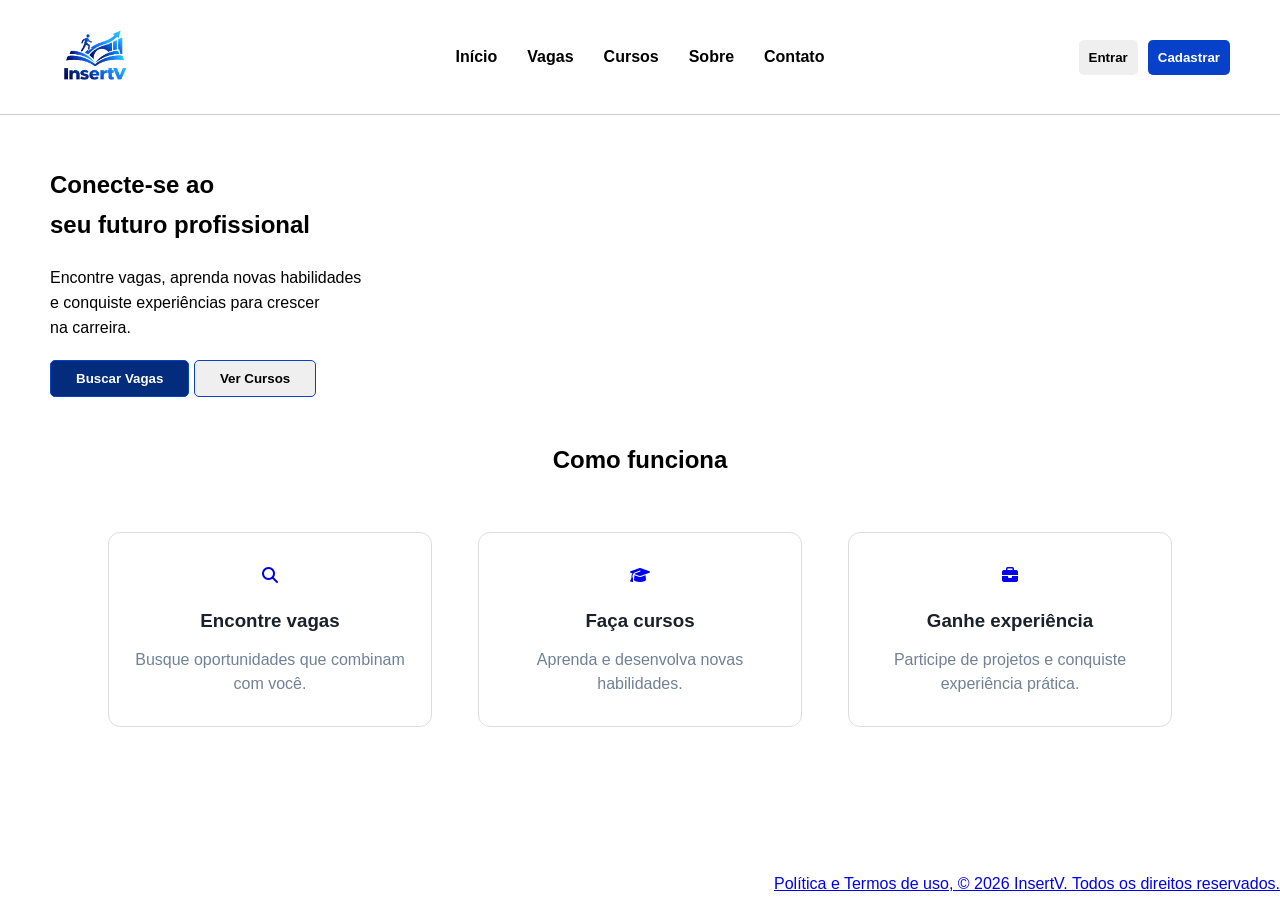
==== index.html @ e0de78f6 "Add files via upload" ====
<!DOCTYPE html>
<html lang="pt-br">
<head>
    <meta charset="UTF-8">
    <meta name="viewport" content="width=device-width, initial-scale=1.0">
    <title>InsertV</title>
    <link rel="icon" href="img/InsertVLogopng.png">
    <link rel="stylesheet" href="style.css">
    <link rel="stylesheet" href="https://cdnjs.cloudflare.com/ajax/libs/font-awesome/6.5.2/css/all.min.css">
</head>

<body>
    <header>
        <nav> <!-- Navegação do cabeçalho -->
            <div class="img">
            <img src="img/InsertVLogopng.png" alt="Logo do Projeto Integrador" width="100">
            </div>

            <div id="nav">
            <ul>
                <li><a href="#">Início</a></li>
                <li><a href="painelvagas.html">Vagas</a></li>
                <li><a href="painelcursos.html">Cursos</a></li>
                <li><a href="#">Sobre</a></li>
                <li><a href="#">Contato</a></li>
            </ul>
            </div>

            <div class="s">
            <button id="entrar"><a href="login.html">Entrar</a></button>
            <button id="botao-azul"><a id="cadastrar" href="">Cadastrar</a></button>
            </div>
        </nav>
    </header>
  
    <main>
        <section>
            <h1>Conecte-se ao <br>seu futuro profissional</h1>
            <p>Encontre vagas, aprenda novas habilidades<br> e conquiste experiências para crescer<br> na carreira.</p> <!--Imagem ao lado direito desse texto-->
           
            <button id="b_azul"><a href="#">Buscar Vagas</a></button>
            <button id="b_black"><a href="#">Ver Cursos</a></button> 
        </section>
 
        <section id="funcionalidades">   
        <h2>Como funciona</h2>

        <div class="passos">

            <div class="passo">
                <a href="#">
                <div class="icone">
                    <i class="fa-solid fa-magnifying-glass"></i>
                </div>
                <h3>Encontre vagas</h3>
                <p>Busque oportunidades que combinam com você.</p>
                </a>
            </div>

            <div class="passo">
                <a href="#">
                <div class="icone">
                    <i class="fa-solid fa-graduation-cap"></i>
                </div>
                <h3>Faça cursos</h3>
                <p>Aprenda e desenvolva novas habilidades.</p>
                </a>
            </div>

            <div class="passo">
                <a href="#">
                <div class="icone">
                    <i class="fa-solid fa-briefcase"></i>
                </div>
                <h3>Ganhe experiência</h3>
                <p>Participe de projetos e conquiste experiência prática.</p>
                </a>
            </div>

        </div>
        </section>
    </main>
    
   <footer>
        <br>
        <a href="#">Política e Termos de uso, &copy; 2026 InsertV. Todos os direitos reservados.</a>
    </footer>

</body>
</html>
---- style.css ----
* {
    padding: 0;
    margin: 0;
    box-sizing: border-box;
}

body {
    font-family: Arial, Helvetica, sans-serif;
}

header {
    display: flex;
    align-items: center;
}

nav {
    position: relative;
    padding: 15px 50px;
    width: 100%;
    height: 115px;

    display: flex;
    justify-content: space-between;
    align-items: center;

    font-weight: 800;
    border-bottom: 1px solid #ccc;
}

img {
    width: 90px;
    height: 90px;
    object-fit: contain;
}

nav ul {
    position: absolute;
    left: 50%;
    top: 50%;
    transform: translate(-50%, -50%);

    display: flex;
    align-items: center;
    gap: 30px;
}

nav li {
    list-style: none;
}

nav a {
    color: black;
    text-decoration: none;
}

#entrar {
    padding: 10px 10px;
    border: none;
    border-radius: 5px;
    font-weight: 700;
}

.s {
    display: flex;
    align-items: center;
    gap: 10px;
}

#botao-azul {
    background-color: #0841c9;
    color: white;
    border: none;
    border-radius: 5px;
    padding: 10px 10px;
}

#cadastrar {
    color: white;
    font-weight: 700;
}

main h1{
    margin-bottom: 20px;
    line-height: 40px;
}
 
main {
    padding: 50px;
    line-height: 25px;
}
 
main button{
    margin-top: 20px;
    padding: 10px 25px;
    border: solid 1px #0841c9;
    border-radius: 5px;
    font-weight: 700;
    gap: 25px;
    display: flexbox;
}

#b_black a {
    color: black;
    text-decoration: none;
}

#b_azul a {
    color: white;
    text-decoration: none;
}
 
#b_azul {
    background-color: #032c7d;
    color: white;
}
 
#funcionalidades {
    text-align: center;
    padding: 50px;
}

#funcionalidades h2 {
    margin-bottom: 60px;
}

.passos {
    display: flex;
    justify-content: space-around;
    gap: 30px;
}

.passo {
    width: 30%;
    padding: 30px 20px;
    border: 1px solid #ddd;
    border-radius: 12px;
    background-color: white;
    transition: 0.3s;
}

.passo a {
    text-decoration: none;
}

.passo:hover {
    transform: translateY(-5px);
    box-shadow: 0 5px 15px rgba(0, 0, 0, 0.1);
}

.passo h3 {
    margin: 20px 0 15px;
}

.passo h3 {
    color: #1a202c;
    text-decoration: none;
}

.passo p {
    color: #718096;
    line-height: 1.5;
}

footer {
    margin-top: 30px;
    text-align: end;
}
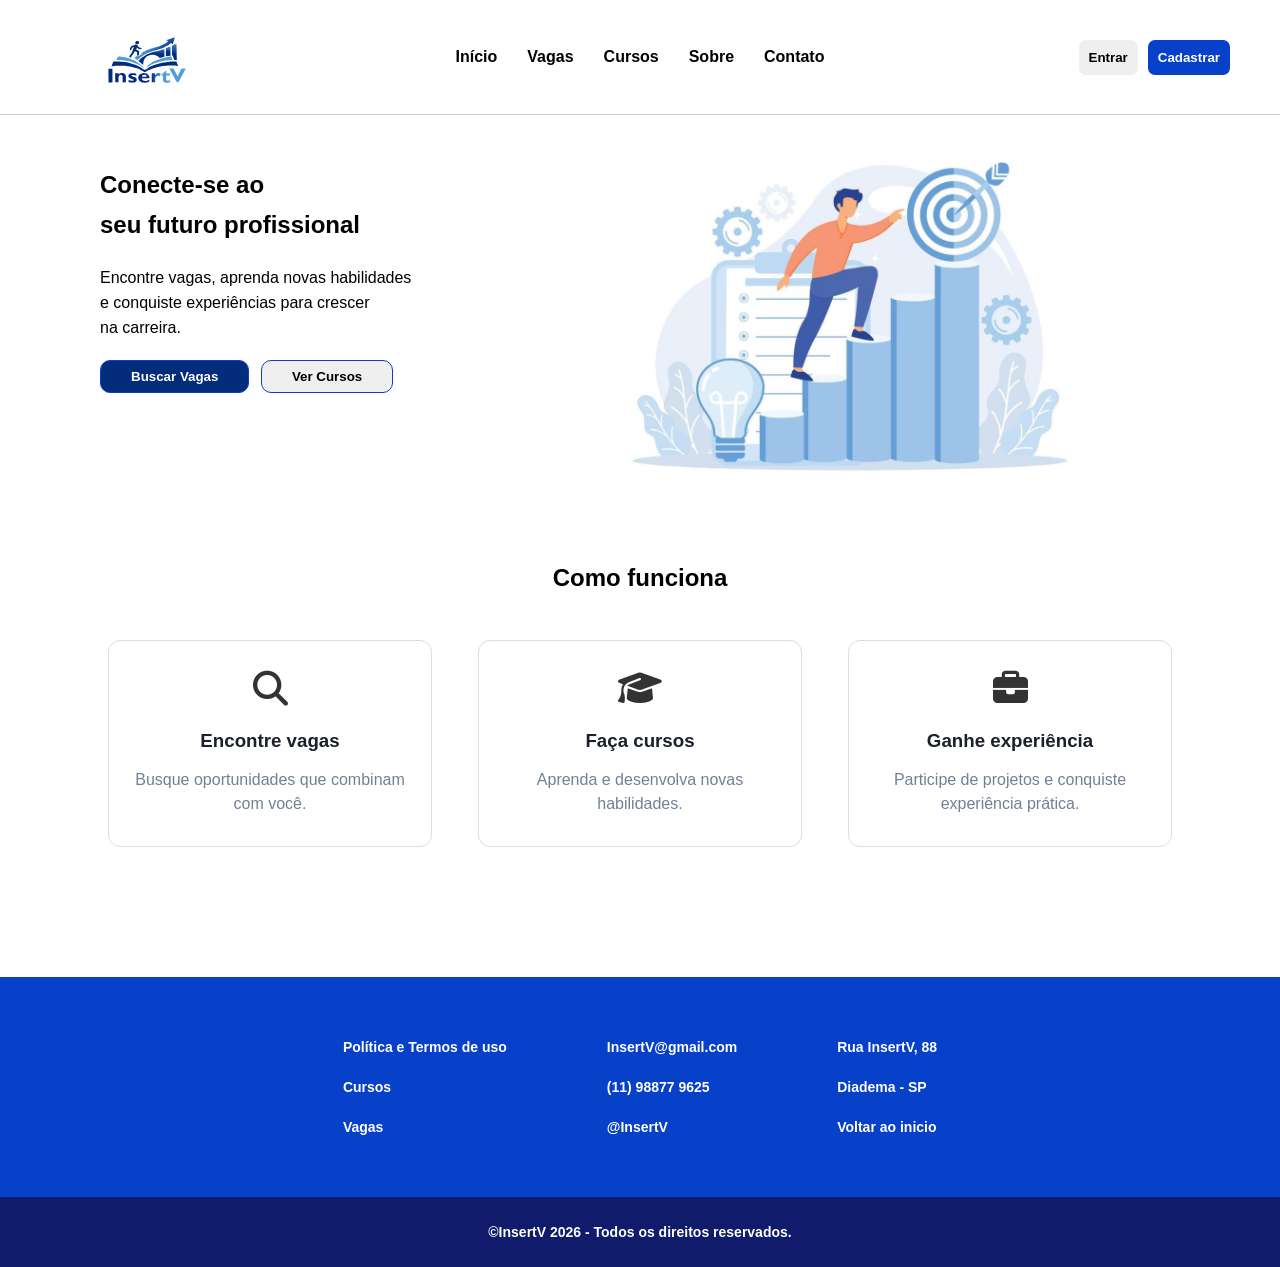
==== commit 3eda93b0: "Add files via upload" ====
--- a/index.html
+++ b/index.html
@@ -4,7 +4,7 @@
     <meta charset="UTF-8">
     <meta name="viewport" content="width=device-width, initial-scale=1.0">
     <title>InsertV</title>
-    <link rel="icon" href="img/InsertVLogopng.png">
+    <link rel="icon" href="img/InsertVlogo.svg">
     <link rel="stylesheet" href="style.css">
     <link rel="stylesheet" href="https://cdnjs.cloudflare.com/ajax/libs/font-awesome/6.5.2/css/all.min.css">
 </head>
@@ -13,7 +13,7 @@
     <header>
         <nav> <!-- Navegação do cabeçalho -->
             <div class="img">
-            <img src="img/InsertVLogopng.png" alt="Logo do Projeto Integrador" width="100">
+            <img src="img/InsertVlogo.svg" alt="Logo do Projeto Integrador" width="100">
             </div>
 
             <div id="nav">
@@ -28,18 +28,20 @@
 
             <div class="s">
             <button id="entrar"><a href="login.html">Entrar</a></button>
-            <button id="botao-azul"><a id="cadastrar" href="">Cadastrar</a></button>
+            <button id="botao-azul"><a id="cadastrar" href="cadastrar.html">Cadastrar</a></button>
             </div>
         </nav>
     </header>
   
-    <main>
-        <section>
+    <main> <!-- Conteúdo Principal -->
+        <section id="inicio">
             <h1>Conecte-se ao <br>seu futuro profissional</h1>
             <p>Encontre vagas, aprenda novas habilidades<br> e conquiste experiências para crescer<br> na carreira.</p> <!--Imagem ao lado direito desse texto-->
            
             <button id="b_azul"><a href="#">Buscar Vagas</a></button>
             <button id="b_black"><a href="#">Ver Cursos</a></button> 
+
+            <img src="img/img_inicial.jpg" alt="Imagem de uma pessoa subindo em uma escada de livros em busca de seu alvo">
         </section>
  
         <section id="funcionalidades">   
@@ -81,9 +83,32 @@
         </section>
     </main>
     
-   <footer>
-        <br>
-        <a href="#">Política e Termos de uso, &copy; 2026 InsertV. Todos os direitos reservados.</a>
+   <footer> <!-- Rodapé -->
+        <ul class="footer-links">
+            <div class="rodape-links">
+            <li><a href="#">Política e Termos de uso</a></li>
+            <li><a href="#">Cursos</a></li>
+            <li><a href="#">Vagas</a></li>
+            </div>
+        </ul>
+        <ul class="footer-links">
+            <div class="rodape-links">
+            <li><a href="#">InsertV@gmail.com</a></li>
+            <li><a href="#">(11) 98877 9625</a></li>
+            <li><a href="#">@InsertV</a></li>
+            </div>
+        </ul>
+        <ul class="footer-links">
+            <div class="rodape-links">
+            <li><a href="#">Rua InsertV, 88</a></li>
+            <li><a href="#">Diadema - SP</a></li>
+            <li><a href="#">Voltar ao inicio</a></li>
+            </div>
+        </ul>
+
+        <div class="copy">
+            <p>&copy;InsertV 2026 - Todos os direitos reservados.</p>
+        </div>
     </footer>
 
 </body>
--- a/style.css
+++ b/style.css
@@ -18,18 +18,16 @@
     padding: 15px 50px;
     width: 100%;
     height: 115px;
-
     display: flex;
     justify-content: space-between;
     align-items: center;
-
     font-weight: 800;
     border-bottom: 1px solid #ccc;
 }
 
-img {
-    width: 90px;
-    height: 90px;
+nav img {
+    width: 190px;
+    height: 190px;
     object-fit: contain;
 }
 
@@ -38,7 +36,6 @@
     left: 50%;
     top: 50%;
     transform: translate(-50%, -50%);
-
     display: flex;
     align-items: center;
     gap: 30px;
@@ -51,12 +48,16 @@
 nav a {
     color: black;
     text-decoration: none;
+}
+
+#nav a:hover {
+    color: #0841c9;
 }
 
 #entrar {
     padding: 10px 10px;
     border: none;
-    border-radius: 5px;
+    border-radius: 7px;
     font-weight: 700;
 }
 
@@ -70,7 +71,7 @@
     background-color: #0841c9;
     color: white;
     border: none;
-    border-radius: 5px;
+    border-radius: 7px;
     padding: 10px 10px;
 }
 
@@ -87,16 +88,34 @@
 main {
     padding: 50px;
     line-height: 25px;
+    position: relative;
+    min-height: 400px;
 }
  
 main button{
     margin-top: 20px;
-    padding: 10px 25px;
+    padding: 8px 30px;
     border: solid 1px #0841c9;
-    border-radius: 5px;
+    border-radius: 10px;
     font-weight: 700;
-    gap: 25px;
-    display: flexbox;
+    margin-right: 7px;
+    display: inline-flex;
+}
+
+#inicio {
+    position: relative;
+    min-height: 400px;
+    margin: 0 50px;
+    margin-bottom: -50px;
+}
+
+#inicio img {
+    position: absolute;
+    right: 30px;
+    top: -40px;
+    width: 600px;
+    height: 380px;
+    object-fit: contain;
 }
 
 #b_black a {
@@ -120,13 +139,18 @@
 }
 
 #funcionalidades h2 {
-    margin-bottom: 60px;
+    margin-bottom: 50px;
 }
 
 .passos {
     display: flex;
     justify-content: space-around;
     gap: 30px;
+}
+
+.passo .icone i {
+    color: #333;
+    font-size: 35px;
 }
 
 .passo {
@@ -144,7 +168,7 @@
 
 .passo:hover {
     transform: translateY(-5px);
-    box-shadow: 0 5px 15px rgba(0, 0, 0, 0.1);
+    box-shadow: 0 10px 15px rgba(0, 0, 0, 0.2);
 }
 
 .passo h3 {
@@ -162,6 +186,133 @@
 }
 
 footer {
+    display: flex;
     margin-top: 30px;
-    text-align: end;
+    justify-content: center;
+    background-color: #0841C9;
+    flex-wrap: wrap;
+    line-height: 40px;
+    font-weight: 600;
+    font-size: 14px;
+}
+
+.footer-links {
+    list-style: none;
+    color: white;
+    padding: 50px;
+}
+
+.rodape-links a {
+    text-decoration: none;
+    color: white;
+}
+
+
+.copy {
+    width: 100%;
+    color: white;
+    background-color: #101b6b;
+    padding: 15px;
+    text-align: center;
+}
+
+/* Responsividade */
+@media (max-width: 768px) {
+    nav {
+        height: auto;
+        min-height: 100px;
+        padding: 15px 20px;
+        flex-wrap: wrap;
+        gap: 15px;
+    }
+
+    nav img {
+        width: 70px;
+        height: 70px;
+    }
+
+    nav ul {
+        position: static;
+        transform: none;
+        order: 3;
+        width: 100%;
+        justify-content: center;
+        gap: 20px;
+        flex-wrap: wrap;
+    }
+
+    .s {
+        gap: 5px;
+    }
+
+    #entrar,
+    #botao-azul {
+        padding: 8px 10px;
+        font-size: 13px;
+    }
+
+    main {
+        padding: 30px 20px;
+    }
+
+    main h1 {
+        font-size: 28px;
+        line-height: 35px;
+    }
+
+    #inicio {
+        margin: 0 20px;
+        min-height: auto;
+        margin-bottom: 0;
+    }
+
+    #inicio img {
+        position: static;
+        width: 100%;
+        height: auto;
+        max-width: 500px;
+        display: block;
+        margin: 30px auto 0;
+    }
+
+    main button {
+        padding: 8px 20px;
+        margin-bottom: 10px;
+    }
+
+    #funcionalidades {
+        padding: 40px 20px;
+    }
+
+    #funcionalidades h2 {
+        margin-bottom: 30px;
+    }
+
+    .passos {
+        flex-direction: column;
+        align-items: center;
+        gap: 20px;
+    }
+
+    .passo {
+        width: 100%;
+        max-width: 450px;
+        padding: 25px 20px;
+    }
+
+    footer {
+        flex-direction: column;
+        align-items: center;
+        text-align: center;
+        gap: 0;
+    }
+
+    .footer-links {
+        padding: 25px 10px;
+        width: 100%;
+    }
+
+    .copy {
+        font-size: 12px;
+    }
 }
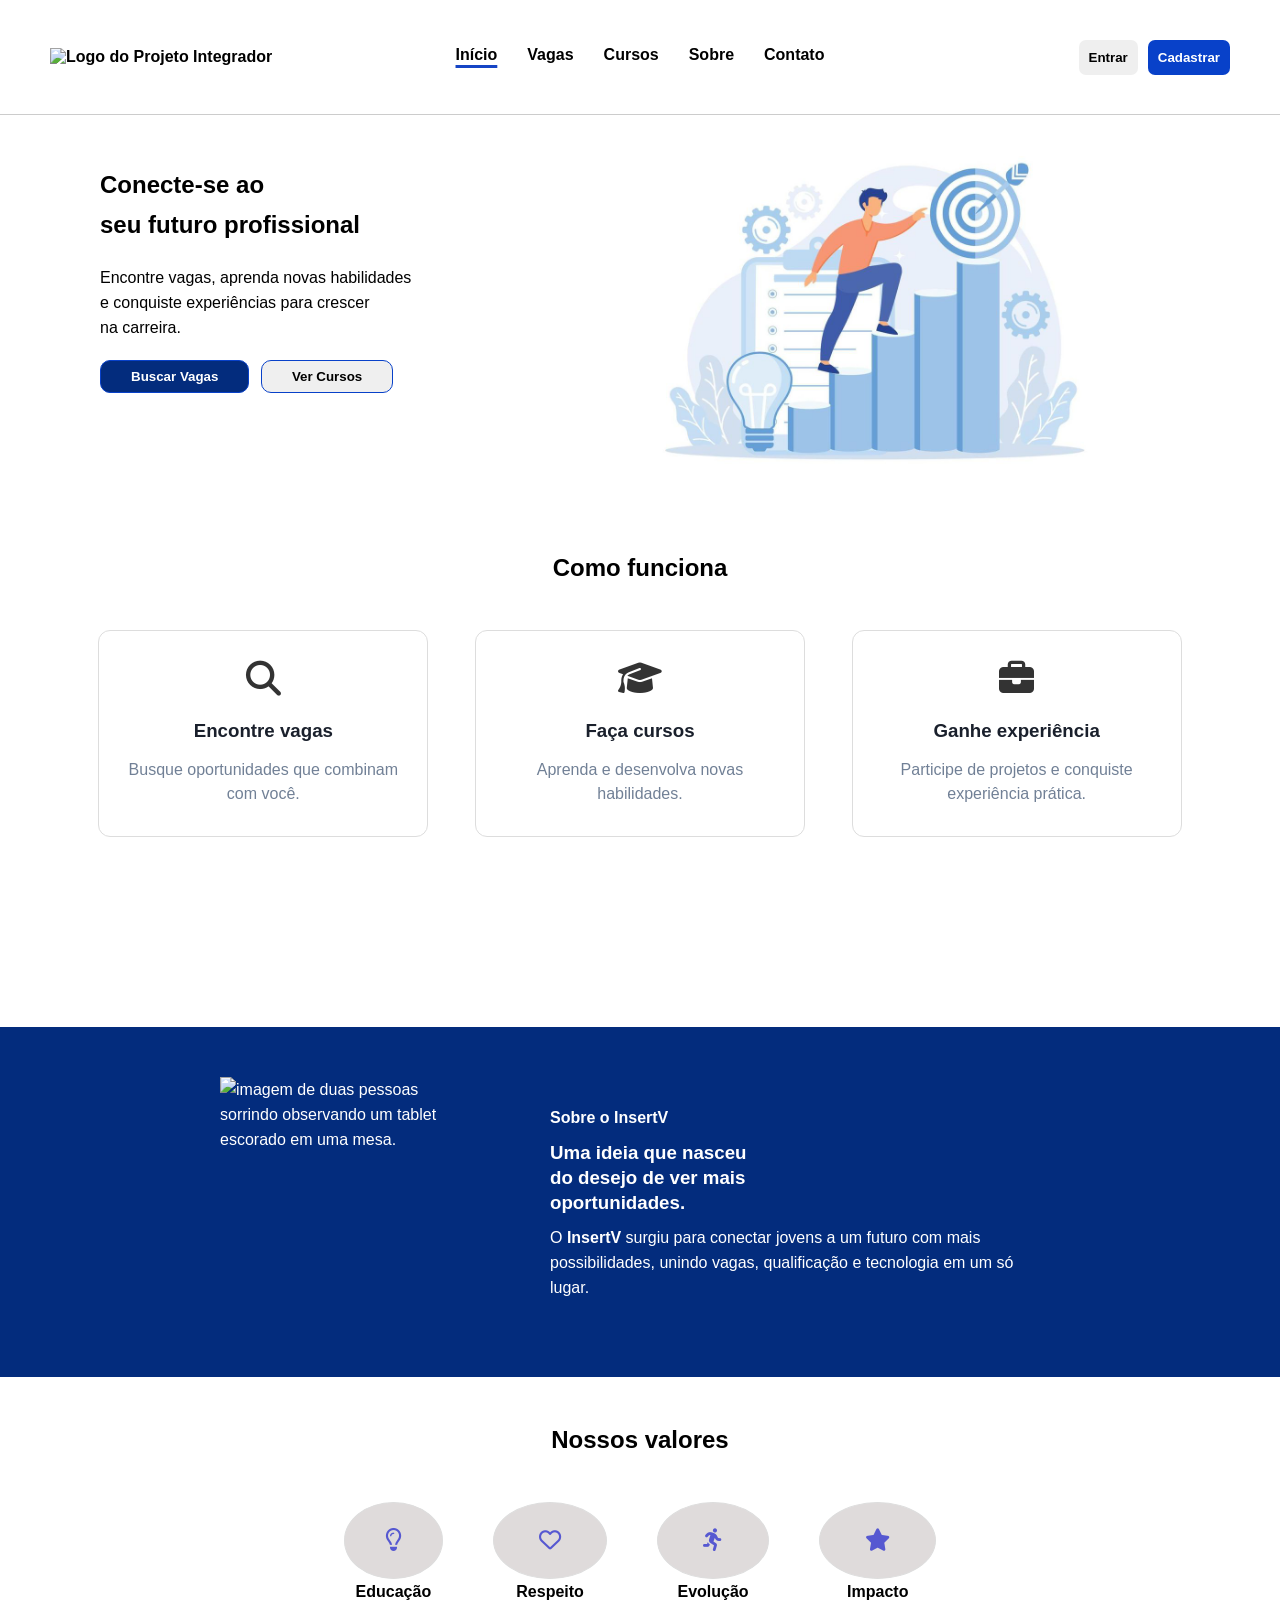
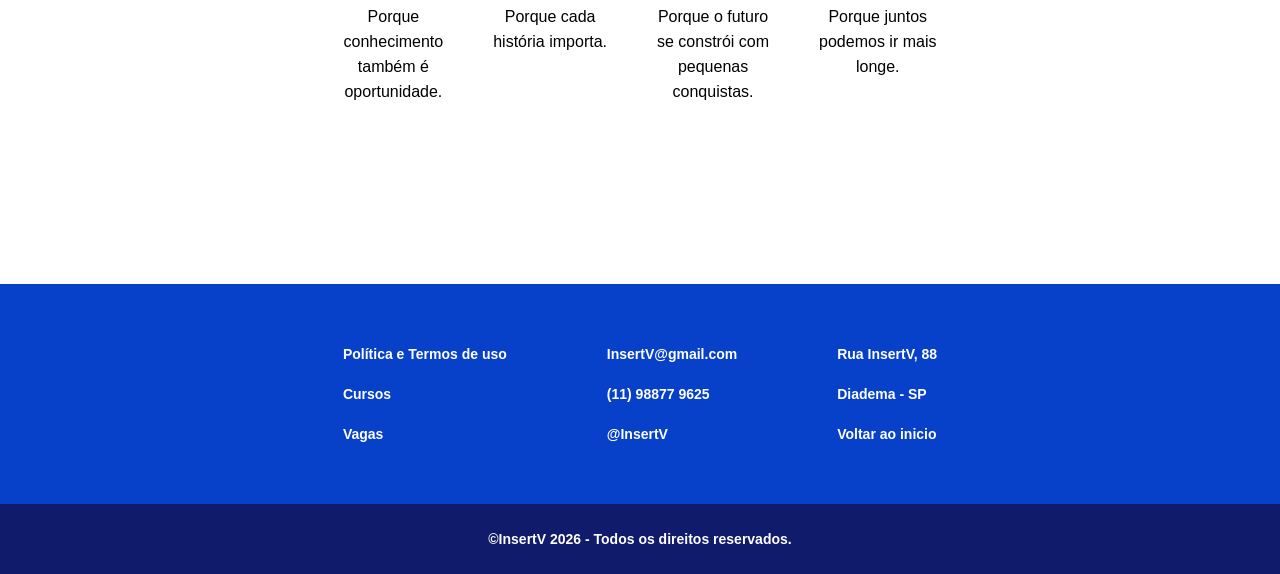
==== commit d6833370: "Add files via upload" ====
--- a/index.html
+++ b/index.html
@@ -4,7 +4,7 @@
     <meta charset="UTF-8">
     <meta name="viewport" content="width=device-width, initial-scale=1.0">
     <title>InsertV</title>
-    <link rel="icon" href="img/InsertVlogo.svg">
+    <link rel="icon" href="img/InsertVLogopng.png">
     <link rel="stylesheet" href="style.css">
     <link rel="stylesheet" href="https://cdnjs.cloudflare.com/ajax/libs/font-awesome/6.5.2/css/all.min.css">
 </head>
@@ -13,33 +13,33 @@
     <header>
         <nav> <!-- Navegação do cabeçalho -->
             <div class="img">
-            <img src="img/InsertVlogo.svg" alt="Logo do Projeto Integrador" width="100">
+            <img src="img/imgInsertVlogo.svg" alt="Logo do Projeto Integrador" width="100">
             </div>
 
             <div id="nav">
             <ul>
-                <li><a href="#">Início</a></li>
+                <li><a href="#" class="ativo">Início</a></li>
                 <li><a href="painelvagas.html">Vagas</a></li>
                 <li><a href="painelcursos.html">Cursos</a></li>
-                <li><a href="#">Sobre</a></li>
+                <li><a href="index.html#sobre">Sobre</a></li>
                 <li><a href="#">Contato</a></li>
             </ul>
             </div>
 
             <div class="s">
-            <button id="entrar"><a href="login.html">Entrar</a></button>
-            <button id="botao-azul"><a id="cadastrar" href="cadastrar.html">Cadastrar</a></button>
+            <a href="login.html"><button id="entrar">Entrar</button></a>
+            <a href="cadastrar.html"><button id="botao-azul">Cadastrar</button></a>
             </div>
         </nav>
     </header>
   
-    <main> <!-- Conteúdo Principal -->
+    <main>
         <section id="inicio">
             <h1>Conecte-se ao <br>seu futuro profissional</h1>
             <p>Encontre vagas, aprenda novas habilidades<br> e conquiste experiências para crescer<br> na carreira.</p> <!--Imagem ao lado direito desse texto-->
            
-            <button id="b_azul"><a href="#">Buscar Vagas</a></button>
-            <button id="b_black"><a href="#">Ver Cursos</a></button> 
+            <a href="painelvagas.html"><button id="b_azul">Buscar Vagas</button></a>
+            <a href="painelcursos.html"><button id="b_black">Ver Cursos</button></a>
 
             <img src="img/img_inicial.jpg" alt="Imagem de uma pessoa subindo em uma escada de livros em busca de seu alvo">
         </section>
@@ -81,9 +81,57 @@
 
         </div>
         </section>
+
+        <section id="sobre">
+            <article id="sobre-tbm">
+            <div class="sobre-inicio">
+            <img src="img/img_sobre.png" alt="imagem de duas pessoas sorrindo observando um tablet escorado em uma mesa." width="400">
+            <div clas="texto-sobre">
+            <h4>Sobre o InsertV</h4>
+            <h3>Uma ideia que nasceu <br> do desejo de ver mais <br> oportunidades.</h3>
+            <p>O <strong>InsertV</strong> surgiu para conectar jovens a um futuro com mais <br> possibilidades, unindo vagas, qualificação e tecnologia em um só <br> lugar.</p>
+            </div>
+            </div>
+            </article>
+
+            <h2 id="n-valores">Nossos valores</h2>
+            <div class="valores">
+            <div class="valores-container">
+            <div class="icones">
+            <i class="fa-regular fa-lightbulb"></i>
+            </div>
+            <p><strong>Educação</strong></p>
+            <p>Porque <br>conhecimento <br>também é <br>oportunidade.</p>
+            </div>
+
+            <div class="valores-container">
+            <div class="icones">
+            <i class="fa-regular fa-heart"></i>
+            </div>
+            <p><strong>Respeito</strong></p>
+            <p>Porque cada <br>história importa.</p>
+            </div>
+
+            <div class="valores-container">
+            <div class="icones">
+            <i class="fa-solid fa-person-running"></i>
+            </div>
+            <p><strong>Evolução</strong></p>
+            <p>Porque o futuro <br>se constrói com<br> pequenas <br>conquistas.</p>
+            </div>
+
+            <div class="valores-container">
+            <div class="icones">
+            <i class="fa-solid fa-star"></i>
+            </div>
+            <p><strong>Impacto</strong></p>
+            <p>Porque juntos<br> podemos ir mais<br> longe.</p>
+            </div>
+            </div>
+        </section>
     </main>
     
-   <footer> <!-- Rodapé -->
+    <footer> <!-- Rodapé -->
         <ul class="footer-links">
             <div class="rodape-links">
             <li><a href="#">Política e Termos de uso</a></li>
--- a/style.css
+++ b/style.css
@@ -25,9 +25,9 @@
     border-bottom: 1px solid #ccc;
 }
 
-nav img {
-    width: 190px;
-    height: 190px;
+img {
+    width: 220px;
+    height: 220px;
     object-fit: contain;
 }
 
@@ -43,6 +43,7 @@
 
 nav li {
     list-style: none;
+    border-bottom: 4px solid transparent;
 }
 
 nav a {
@@ -51,7 +52,14 @@
 }
 
 #nav a:hover {
-    color: #0841c9;
+    border-bottom: 4px solid #0841c9;
+}
+
+.ativo {
+    text-decoration: underline;
+    text-decoration-color: #1645c5;
+    text-decoration-thickness: 3px;
+    text-underline-offset: 5px;
 }
 
 #entrar {
@@ -59,6 +67,7 @@
     border: none;
     border-radius: 7px;
     font-weight: 700;
+    cursor: pointer;
 }
 
 .s {
@@ -73,12 +82,10 @@
     border: none;
     border-radius: 7px;
     padding: 10px 10px;
-}
-
-#cadastrar {
-    color: white;
     font-weight: 700;
-}
+    cursor: pointer;
+}
+
 
 main h1{
     margin-bottom: 20px;
@@ -86,7 +93,6 @@
 }
  
 main {
-    padding: 50px;
     line-height: 25px;
     position: relative;
     min-height: 400px;
@@ -100,9 +106,11 @@
     font-weight: 700;
     margin-right: 7px;
     display: inline-flex;
+    cursor: pointer;
 }
 
 #inicio {
+    padding: 50px;
     position: relative;
     min-height: 400px;
     margin: 0 50px;
@@ -110,12 +118,13 @@
 }
 
 #inicio img {
+    padding: 50px;
     position: absolute;
     right: 30px;
     top: -40px;
-    width: 600px;
-    height: 380px;
-    object-fit: contain;
+    width: 650px;
+    height: 470px;
+    object-fit: contain
 }
 
 #b_black a {
@@ -135,7 +144,7 @@
  
 #funcionalidades {
     text-align: center;
-    padding: 50px;
+    padding: 90px;
 }
 
 #funcionalidades h2 {
@@ -168,7 +177,7 @@
 
 .passo:hover {
     transform: translateY(-5px);
-    box-shadow: 0 10px 15px rgba(0, 0, 0, 0.2);
+    box-shadow: 0 10px 15px rgba(0, 0, 0, 0.1);
 }
 
 .passo h3 {
@@ -183,6 +192,69 @@
 .passo p {
     color: #718096;
     line-height: 1.5;
+}
+
+#sobre {
+    margin-top: 100px;
+    margin-bottom: 20px;
+}
+
+#sobre-tbm {
+    background-color: #032c7d;
+    width: 100%;
+    height: 350px;
+    color:white;
+}
+
+.sobre-inicio {
+    display: flex;
+    align-items: center;
+    gap: 80px;
+    padding: 50px 220px;
+}
+
+.sobre-inicio img {
+    width: 250px;
+    height: 250px;
+    object-fit: cover;
+}
+
+.sobre-inicio h3, h4 {
+    margin-bottom: 10px;
+}
+
+.texto-sobre {
+    display: flex;
+    flex-direction: column;
+}
+
+.valores {
+    padding: 150px;
+    display: flex;
+    align-items: stretch;
+    text-align: center;
+    justify-content: center;
+    gap: 50px;
+    margin-top: -100px;
+}
+
+#n-valores {
+    margin-top: 50px;
+    align-items: center;
+    text-align: center;
+}
+
+.valores-container i {
+    color: rgb(86, 88, 209);
+    transform: scale(0.9);
+}
+
+.icones {
+    font-size: 25px;
+    padding: 25px 10px;
+    border: 1px solid #ddd;
+    border-radius: 50%;
+    background-color: #dfdbdb;
 }
 
 footer {
@@ -207,7 +279,6 @@
     color: white;
 }
 
-
 .copy {
     width: 100%;
     color: white;
@@ -220,34 +291,33 @@
 @media (max-width: 768px) {
     nav {
         height: auto;
-        min-height: 100px;
         padding: 15px 20px;
         flex-wrap: wrap;
-        gap: 15px;
+        gap: 10px;
     }
 
     nav img {
-        width: 70px;
-        height: 70px;
+        width: 350px;
+        height: 100px;
+        justify-content: center;
+        align-items: center;
+        margin-bottom: auto;        
     }
 
     nav ul {
         position: static;
         transform: none;
-        order: 3;
-        width: 100%;
         justify-content: center;
         gap: 20px;
-        flex-wrap: wrap;
     }
 
     .s {
-        gap: 5px;
+        gap: 15px;
     }
 
     #entrar,
     #botao-azul {
-        padding: 8px 10px;
+        padding: 8px 62px;
         font-size: 13px;
     }
 
@@ -263,7 +333,6 @@
     #inicio {
         margin: 0 20px;
         min-height: auto;
-        margin-bottom: 0;
     }
 
     #inicio img {
@@ -276,7 +345,7 @@
     }
 
     main button {
-        padding: 8px 20px;
+        padding: 8px 25px;
         margin-bottom: 10px;
     }
 
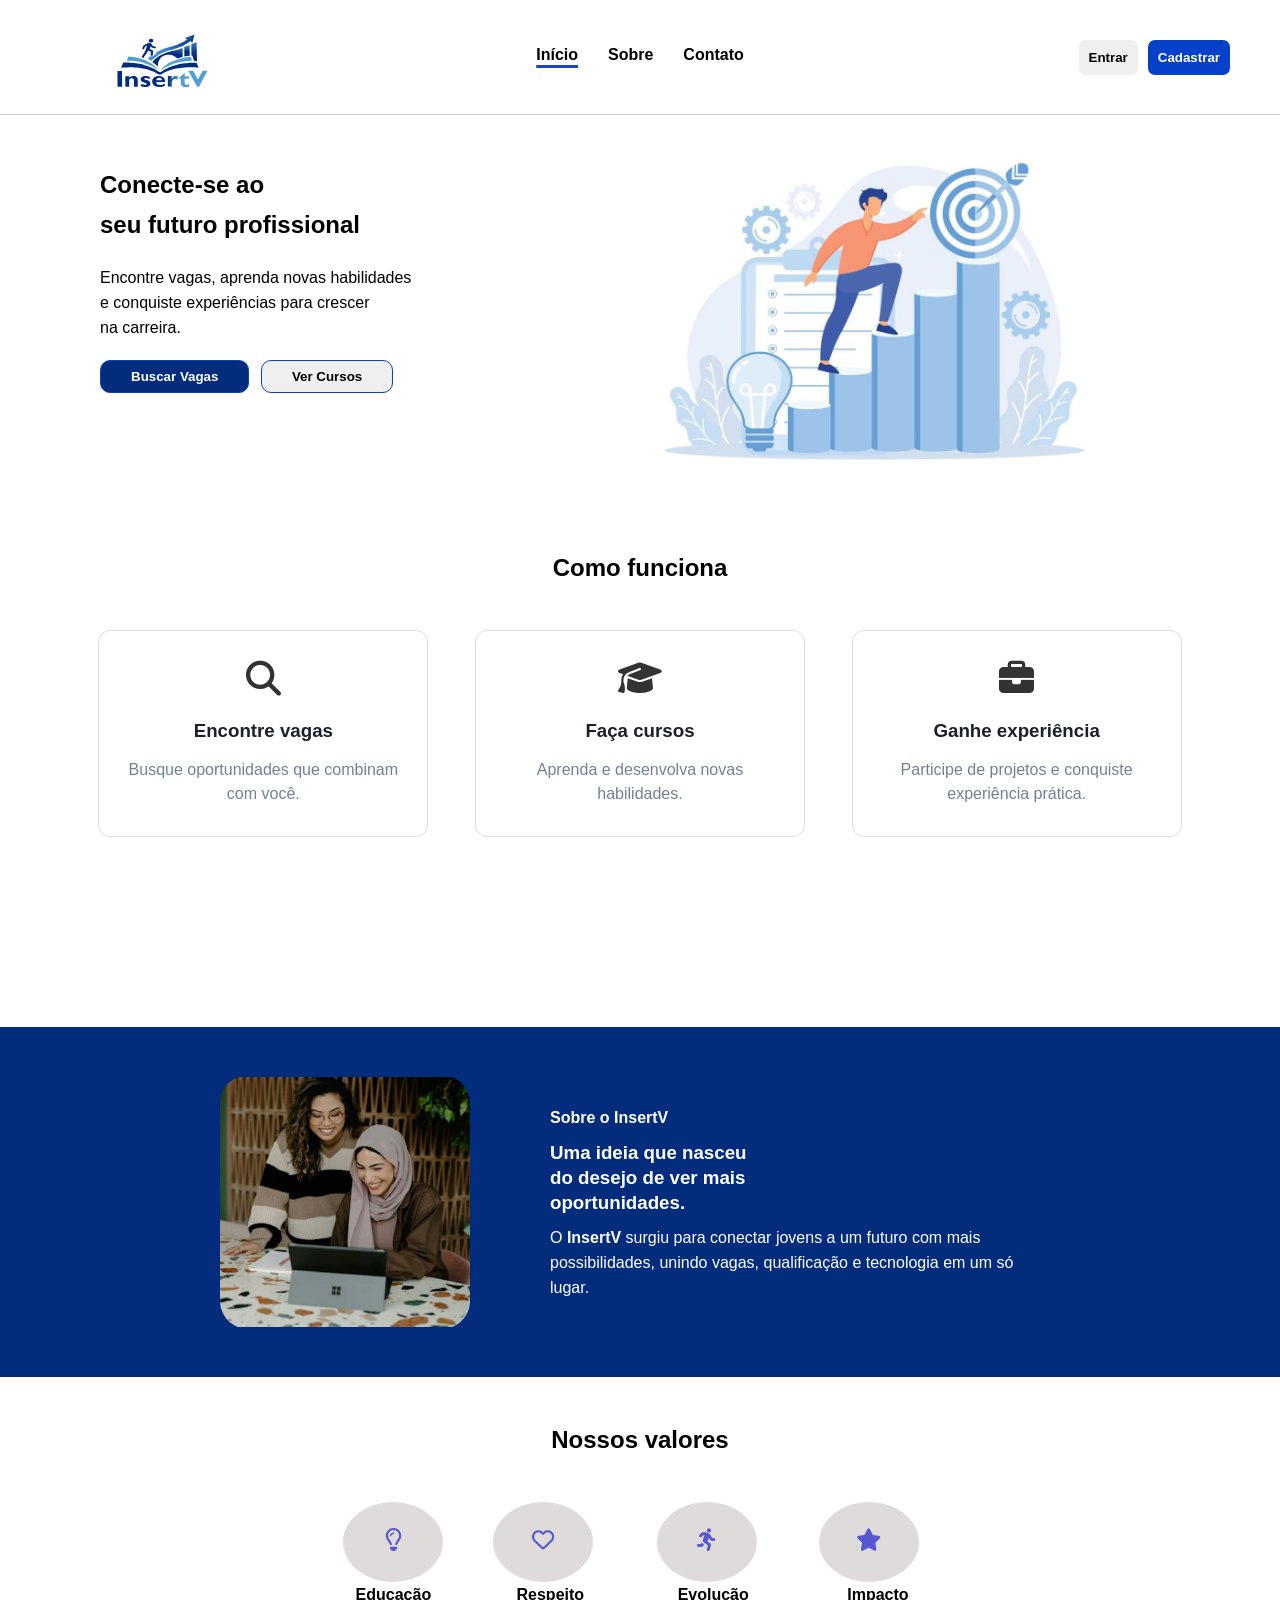
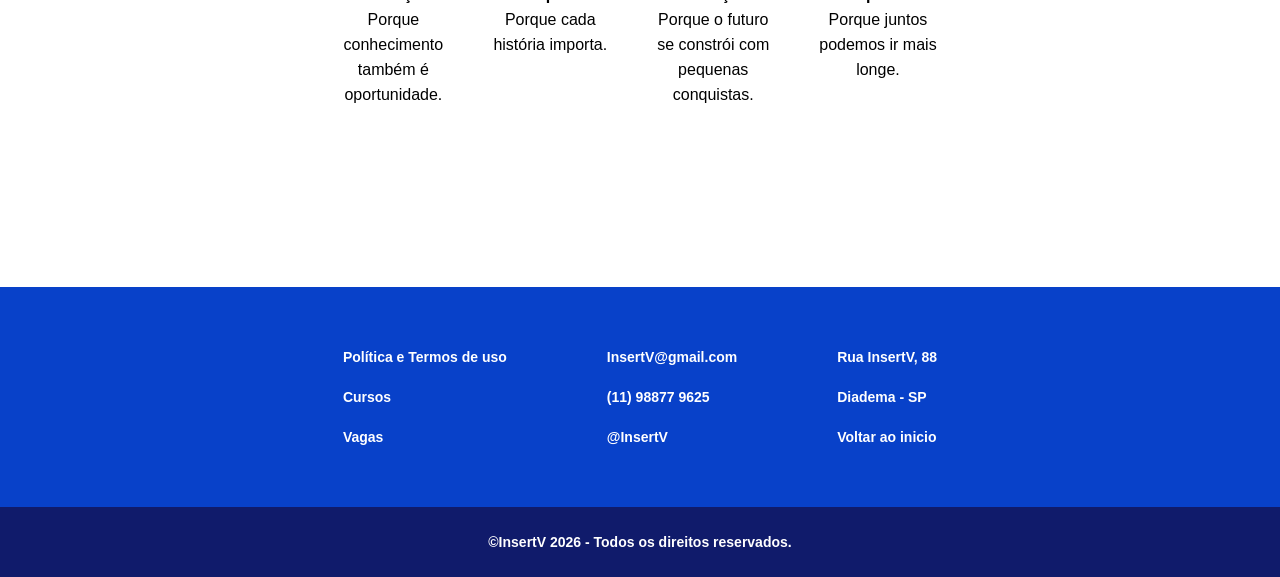
==== commit 1314de29: "Atualização completa do projeto" ====
--- a/index.html
+++ b/index.html
@@ -6,35 +6,33 @@
     <title>InsertV</title>
     <link rel="icon" href="img/InsertVLogopng.png">
     <link rel="stylesheet" href="style.css">
-    <link rel="stylesheet" href="https://cdnjs.cloudflare.com/ajax/libs/font-awesome/6.5.2/css/all.min.css">
+    <link rel="stylesheet" href="https://cdnjs.cloudflare.com/ajax/libs/font-awesome/6.5.2/css/all.min.css"> <!--Font awesome é uma biblioteca de icones e ferramentas para adicionar icones vetorias na página sem precisar abaixar o arquivo SVG-->
 </head>
 
 <body>
-    <header>
+    <header> <!--Cabeçalho da página-->
         <nav> <!-- Navegação do cabeçalho -->
             <div class="img">
-            <img src="img/imgInsertVlogo.svg" alt="Logo do Projeto Integrador" width="100">
+            <img src="img/imgInsertVlogo.svg" alt="Logo marca do InsertV">
             </div>
 
             <div id="nav">
             <ul>
                 <li><a href="#" class="ativo">Início</a></li>
-                <li><a href="painelvagas.html">Vagas</a></li>
-                <li><a href="painelcursos.html">Cursos</a></li>
                 <li><a href="index.html#sobre">Sobre</a></li>
-                <li><a href="#">Contato</a></li>
+                <li><a href="#contato">Contato</a></li>
             </ul>
             </div>
 
-            <div class="s">
+            <div class="s"> <!--Botões de login e cadastro-->
             <a href="login.html"><button id="entrar">Entrar</button></a>
             <a href="cadastrar.html"><button id="botao-azul">Cadastrar</button></a>
             </div>
         </nav>
     </header>
   
-    <main>
-        <section id="inicio">
+    <main> <!--Conteúdo principal da página-->
+        <section id="inicio"> <!--Inicio da página do site-->
             <h1>Conecte-se ao <br>seu futuro profissional</h1>
             <p>Encontre vagas, aprenda novas habilidades<br> e conquiste experiências para crescer<br> na carreira.</p> <!--Imagem ao lado direito desse texto-->
            
@@ -44,14 +42,14 @@
             <img src="img/img_inicial.jpg" alt="Imagem de uma pessoa subindo em uma escada de livros em busca de seu alvo">
         </section>
  
-        <section id="funcionalidades">   
+        <section id="funcionalidades"> 
         <h2>Como funciona</h2>
 
-        <div class="passos">
+        <div class="passos"> <!--Conjunto de cards em geral-->
 
-            <div class="passo">
+            <div class="passo"> <!--Card individual-->
                 <a href="#">
-                <div class="icone">
+                <div class="icone"> <!--Icone de lupa-->
                     <i class="fa-solid fa-magnifying-glass"></i>
                 </div>
                 <h3>Encontre vagas</h3>
@@ -59,9 +57,9 @@
                 </a>
             </div>
 
-            <div class="passo">
+            <div class="passo"> <!--Card individual-->
                 <a href="#">
-                <div class="icone">
+                <div class="icone"> <!--Icone de capelo(Chapéu de formatura)-->
                     <i class="fa-solid fa-graduation-cap"></i>
                 </div>
                 <h3>Faça cursos</h3>
@@ -69,9 +67,9 @@
                 </a>
             </div>
 
-            <div class="passo">
+            <div class="passo"> <!--Card individual-->
                 <a href="#">
-                <div class="icone">
+                <div class="icone"> <!--Icone de pasta-->
                     <i class="fa-solid fa-briefcase"></i>
                 </div>
                 <h3>Ganhe experiência</h3>
@@ -82,11 +80,11 @@
         </div>
         </section>
 
-        <section id="sobre">
-            <article id="sobre-tbm">
-            <div class="sobre-inicio">
-            <img src="img/img_sobre.png" alt="imagem de duas pessoas sorrindo observando um tablet escorado em uma mesa." width="400">
-            <div clas="texto-sobre">
+        <section id="sobre"> <!--Sobre o InsertV, breve descrição-->
+            <article id="sobre-tbm"> <!--Article para preechimento de background-color em toda linha -->
+            <div class="sobre-inicio"> <!--Mudança de posição da imagem-->
+            <img src="img/img_sobre.png" alt="imagem de duas pessoas sorrindo observando um tablet escorado em uma mesa.">
+            <div clas="texto-sobre"> <!--Mudança de posição de texto-->
             <h4>Sobre o InsertV</h4>
             <h3>Uma ideia que nasceu <br> do desejo de ver mais <br> oportunidades.</h3>
             <p>O <strong>InsertV</strong> surgiu para conectar jovens a um futuro com mais <br> possibilidades, unindo vagas, qualificação e tecnologia em um só <br> lugar.</p>
@@ -95,36 +93,36 @@
             </article>
 
             <h2 id="n-valores">Nossos valores</h2>
-            <div class="valores">
-            <div class="valores-container">
-            <div class="icones">
+            <div class="valores"> <!--Seção geral dos icones-->
+            <div class="valores-container"> <!--Seção individual dos icones-->
+            <div class="icones"> <!--Icone de lâmpada-->
             <i class="fa-regular fa-lightbulb"></i>
             </div>
-            <p><strong>Educação</strong></p>
+            <p><strong>Educação</strong></p> <!--Texto abaixo do icone-->
             <p>Porque <br>conhecimento <br>também é <br>oportunidade.</p>
             </div>
 
-            <div class="valores-container">
-            <div class="icones">
+            <div class="valores-container"> <!--Seção individual dos icones-->
+            <div class="icones"> <!--Icone de coração-->
             <i class="fa-regular fa-heart"></i>
             </div>
-            <p><strong>Respeito</strong></p>
+            <p><strong>Respeito</strong></p> <!--Texto abaixo do icone-->
             <p>Porque cada <br>história importa.</p>
             </div>
 
-            <div class="valores-container">
-            <div class="icones">
+            <div class="valores-container"> <!--Seção individual dos icones-->
+            <div class="icones"> <!--Icone de pessoa correndo-->
             <i class="fa-solid fa-person-running"></i>
             </div>
-            <p><strong>Evolução</strong></p>
+            <p><strong>Evolução</strong></p> <!--Texto abaixo do icone-->
             <p>Porque o futuro <br>se constrói com<br> pequenas <br>conquistas.</p>
             </div>
 
-            <div class="valores-container">
-            <div class="icones">
+            <div class="valores-container"> <!--Seção individual dos icones-->
+            <div class="icones"> <!--Icone de estrela-->
             <i class="fa-solid fa-star"></i>
             </div>
-            <p><strong>Impacto</strong></p>
+            <p><strong>Impacto</strong></p> <!--Texto abaixo do icone-->
             <p>Porque juntos<br> podemos ir mais<br> longe.</p>
             </div>
             </div>
@@ -132,21 +130,21 @@
     </main>
     
     <footer> <!-- Rodapé -->
-        <ul class="footer-links">
+        <ul class="footer-links"> <!--Coluna a esquerda no footer-->
             <div class="rodape-links">
             <li><a href="#">Política e Termos de uso</a></li>
             <li><a href="#">Cursos</a></li>
             <li><a href="#">Vagas</a></li>
             </div>
         </ul>
-        <ul class="footer-links">
+        <ul class="footer-links" id="contato"> <!--Coluna centralizada no footer-->
             <div class="rodape-links">
             <li><a href="#">InsertV@gmail.com</a></li>
             <li><a href="#">(11) 98877 9625</a></li>
             <li><a href="#">@InsertV</a></li>
             </div>
         </ul>
-        <ul class="footer-links">
+        <ul class="footer-links"> <!--Coluna a direita no footer-->
             <div class="rodape-links">
             <li><a href="#">Rua InsertV, 88</a></li>
             <li><a href="#">Diadema - SP</a></li>
--- a/style.css
+++ b/style.css
@@ -250,6 +250,8 @@
 }
 
 .icones {
+    height: 80px;
+    width: 100px;
     font-size: 25px;
     padding: 25px 10px;
     border: 1px solid #ddd;
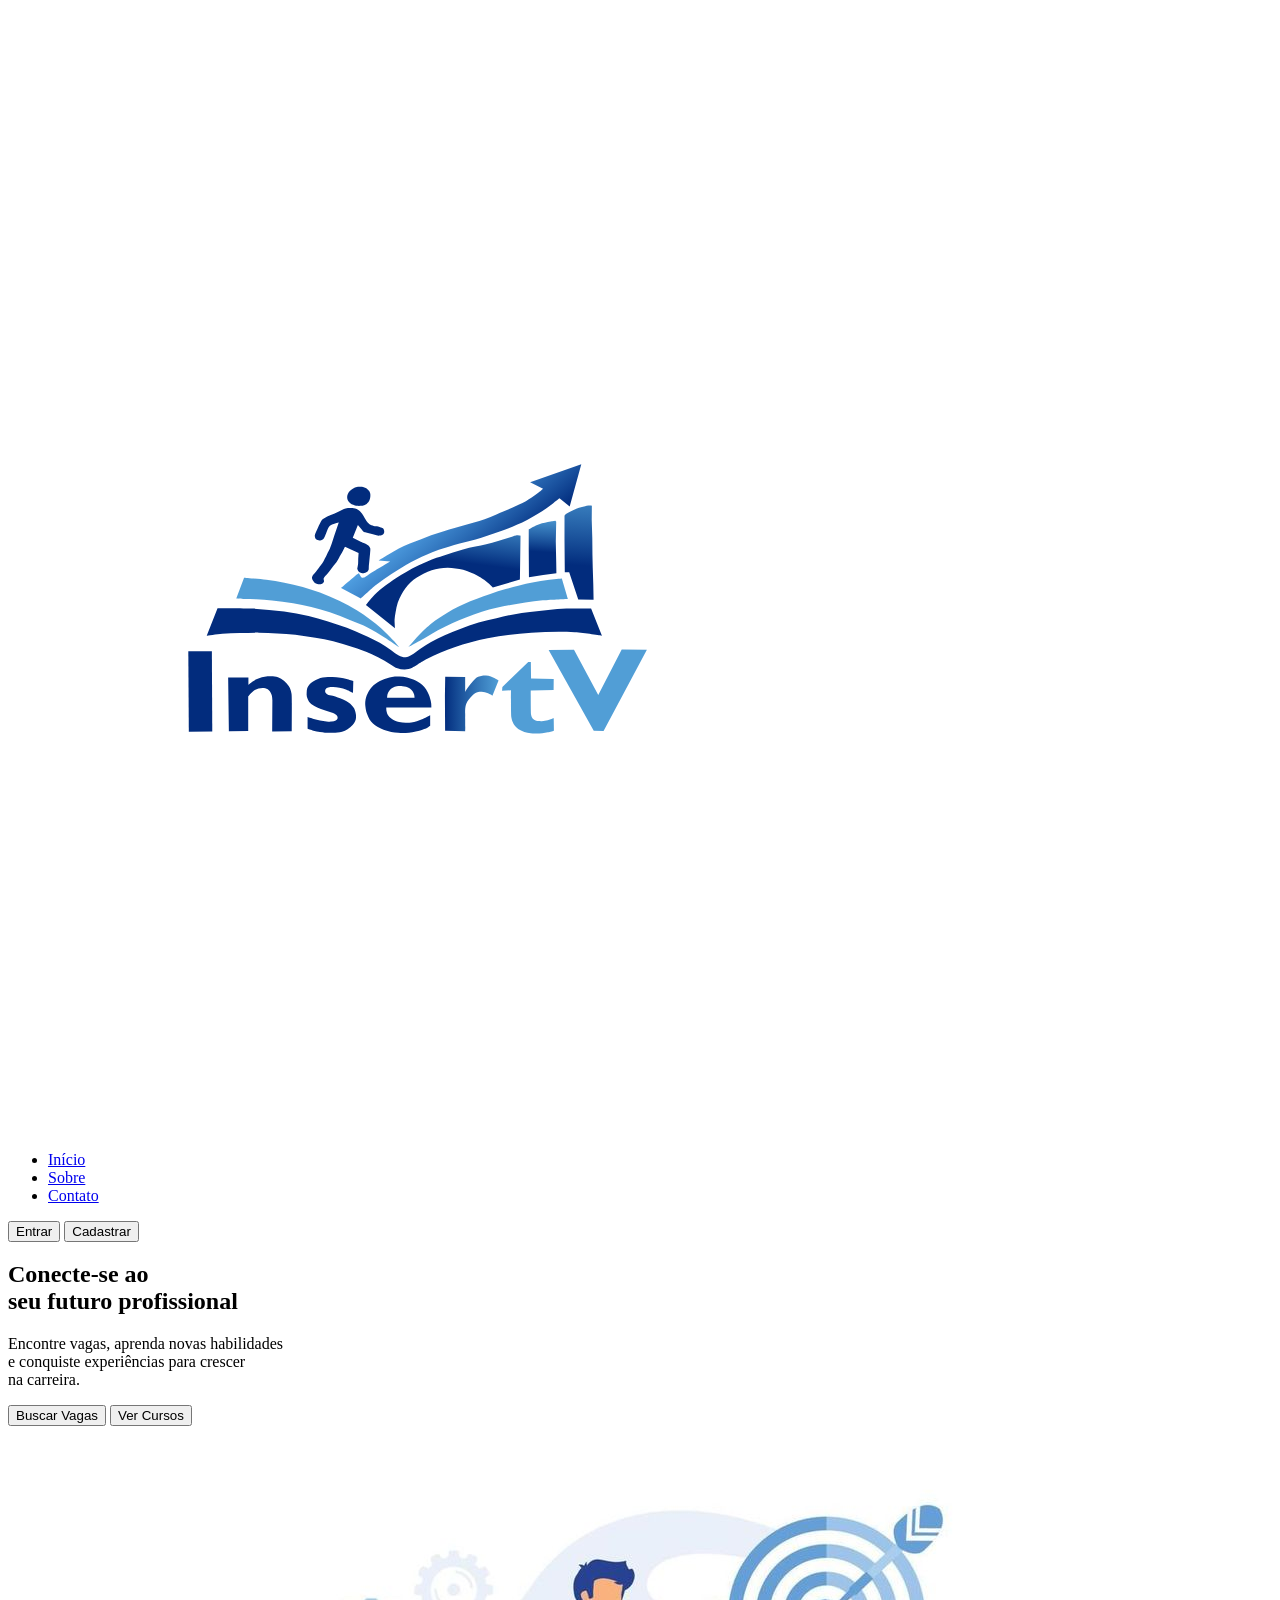
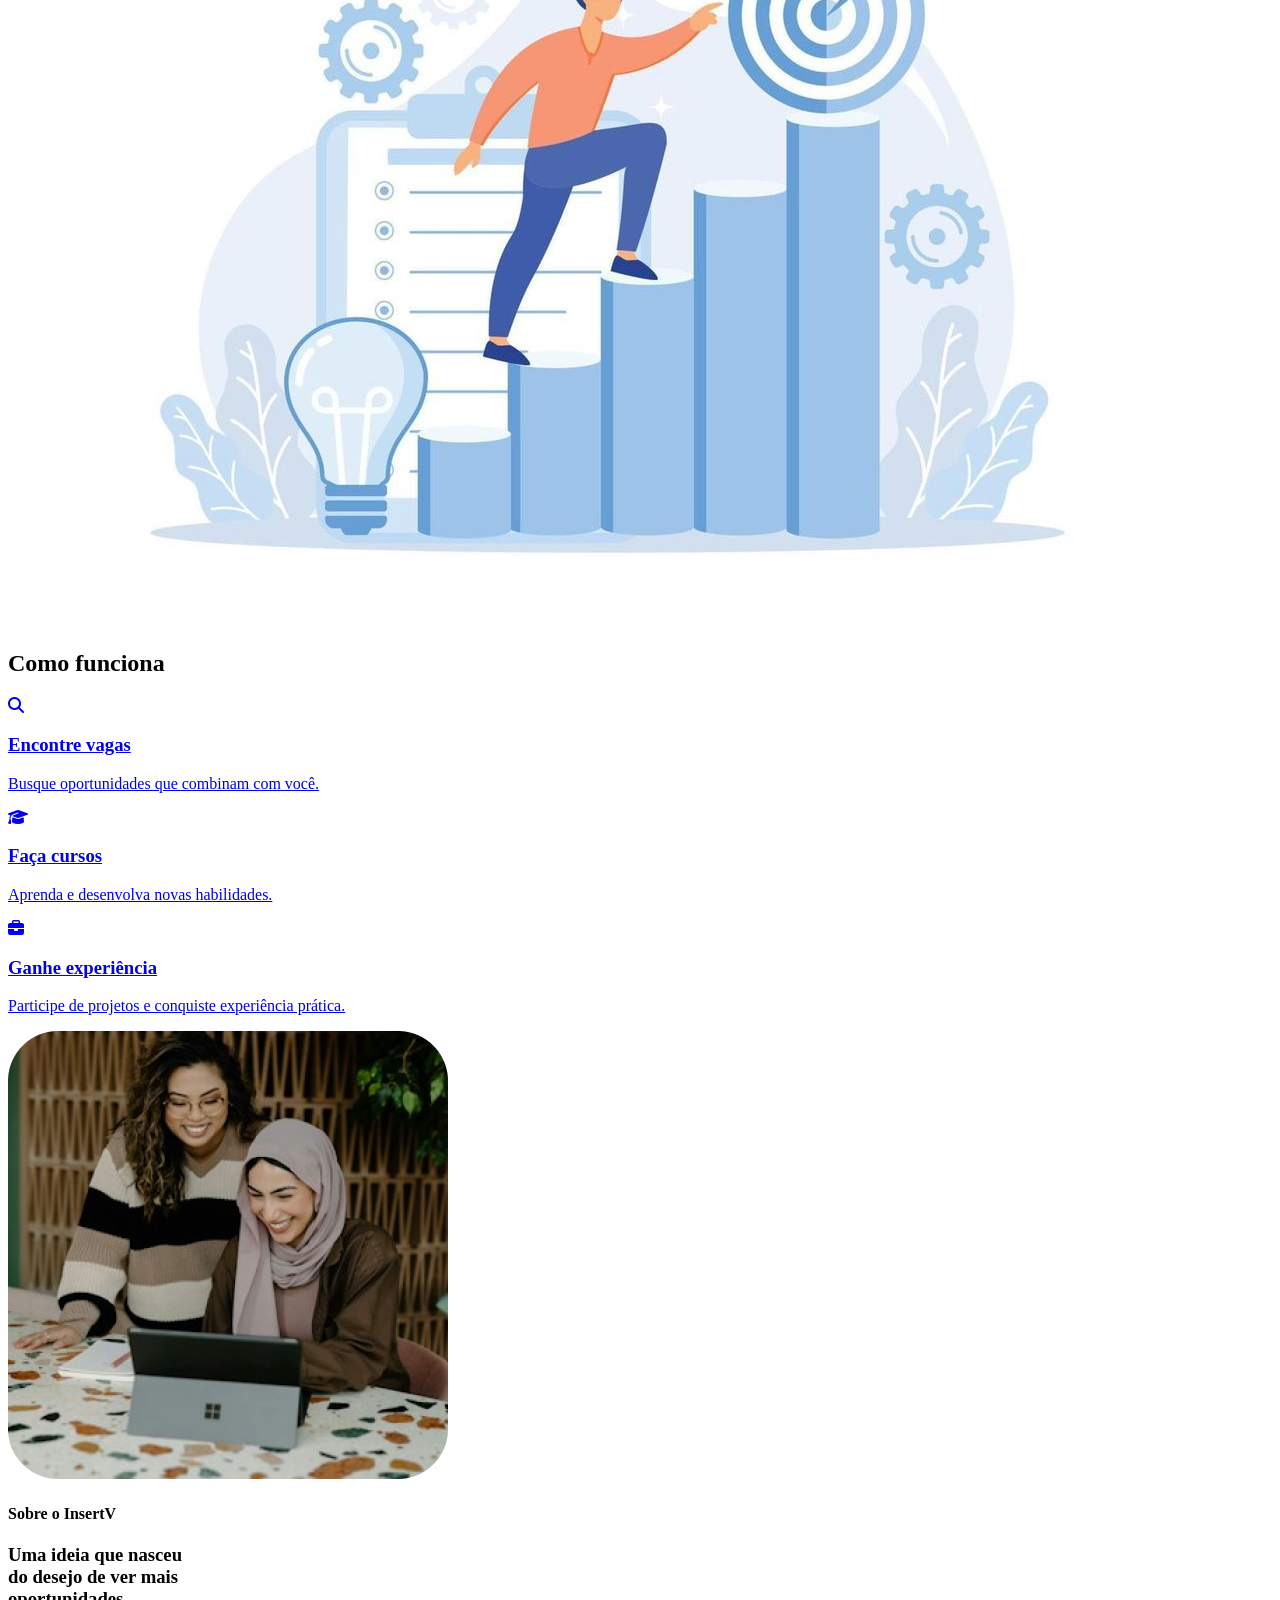
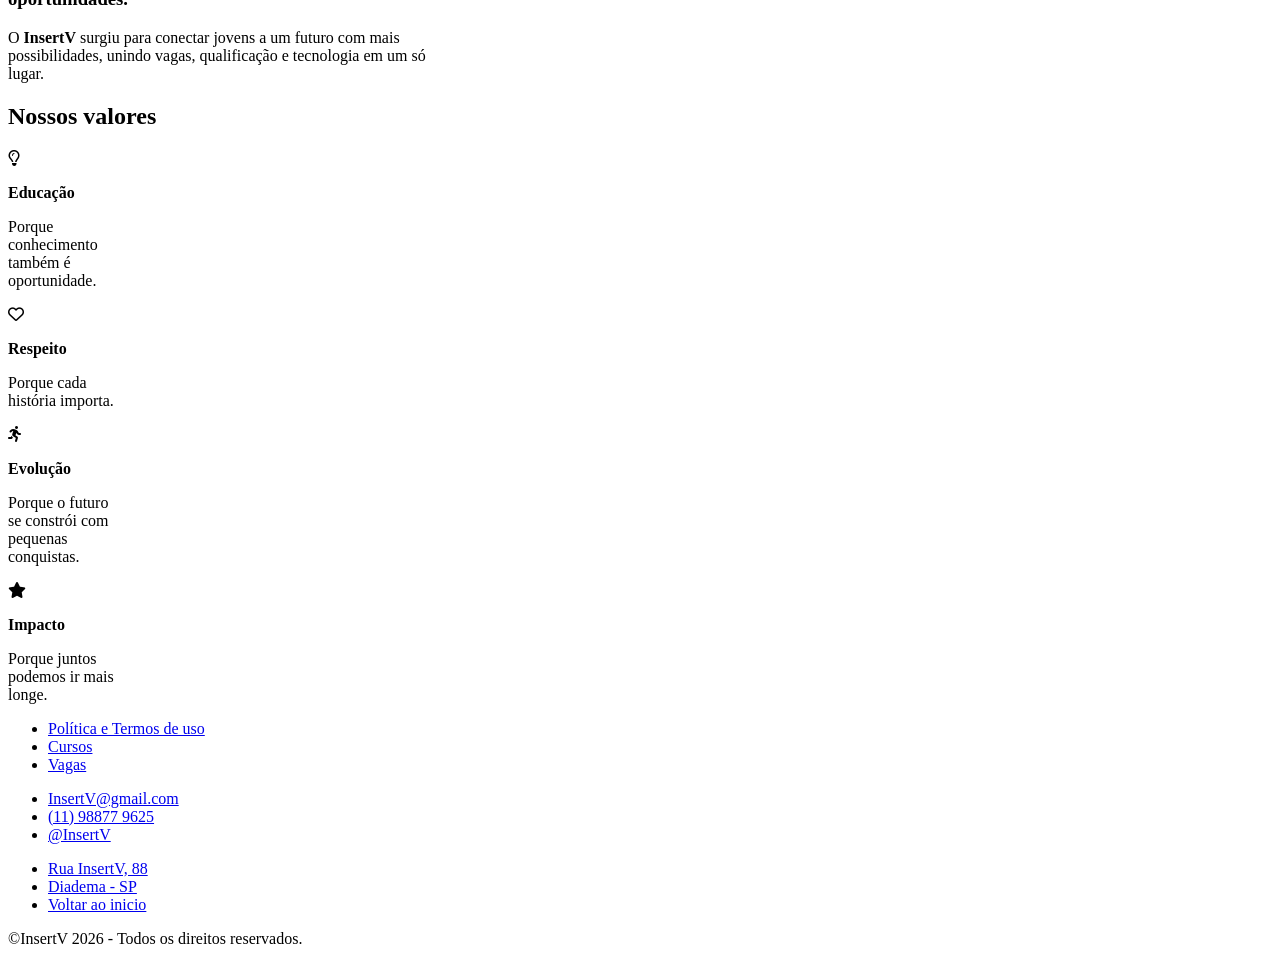
==== commit 48de1b82: "Add files via upload" ====
--- a/index.html
+++ b/index.html
@@ -5,7 +5,7 @@
     <meta name="viewport" content="width=device-width, initial-scale=1.0">
     <title>InsertV</title>
     <link rel="icon" href="img/InsertVLogopng.png">
-    <link rel="stylesheet" href="style.css">
+    <link rel="stylesheet" href="estilizacao/style.css">
     <link rel="stylesheet" href="https://cdnjs.cloudflare.com/ajax/libs/font-awesome/6.5.2/css/all.min.css"> <!--Font awesome é uma biblioteca de icones e ferramentas para adicionar icones vetorias na página sem precisar abaixar o arquivo SVG-->
 </head>
 
